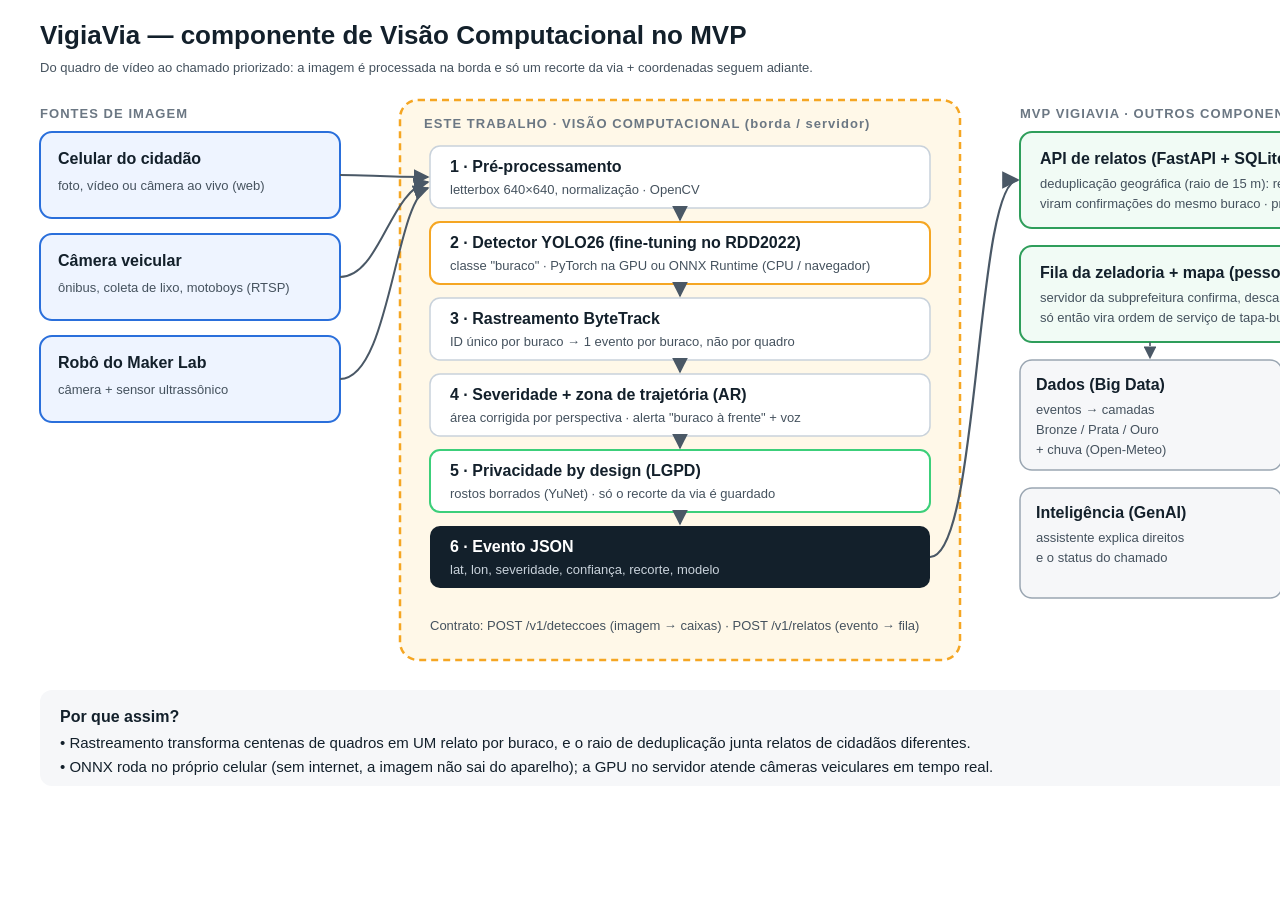
==== docs/img/arquitetura.html @ 4e0e94de "VigiaVia: componente de Visão Computacional (detecção de buracos com YOLO26) Dataset RDD2022 oficial" ====
<!doctype html>
<html lang="pt-BR"><head><meta charset="utf-8"><title>Arquitetura VigiaVia — Visão</title>
<style>
  html, body { margin: 0; background: #fff; font-family: "Segoe UI", Roboto, Arial, sans-serif; }
  svg { display: block; }
  .t { font-size: 15px; fill: #13202b; }
  .tb { font-size: 16px; font-weight: 700; fill: #13202b; }
  .tt { font-size: 13px; fill: #45525e; }
  .h { font-size: 13px; font-weight: 700; letter-spacing: .08em; fill: #6b7783; }
</style></head>
<body>
<svg width="1600" height="820" viewBox="0 0 1600 820" xmlns="http://www.w3.org/2000/svg">
  <defs>
    <marker id="seta" viewBox="0 0 10 10" refX="9" refY="5" markerWidth="8" markerHeight="8" orient="auto-start-reverse">
      <path d="M0,0 L10,5 L0,10 z" fill="#4a5866"/>
    </marker>
  </defs>
  <rect x="0" y="0" width="1600" height="820" fill="#ffffff"/>
  <text x="40" y="44" style="font-size:26px;font-weight:800;fill:#13202b">VigiaVia — componente de Visão Computacional no MVP</text>
  <text x="40" y="72" class="tt">Do quadro de vídeo ao chamado priorizado: a imagem é processada na borda e só um recorte da via + coordenadas seguem adiante.</text>

  <!-- coluna 1: fontes -->
  <text x="40" y="118" class="h">FONTES DE IMAGEM</text>
  <g>
    <rect x="40" y="132" width="300" height="86" rx="12" fill="#eef4ff" stroke="#2a6fdb" stroke-width="2"/>
    <text x="58" y="164" class="tb">Celular do cidadão</text>
    <text x="58" y="190" class="tt">foto, vídeo ou câmera ao vivo (web)</text>
    <rect x="40" y="234" width="300" height="86" rx="12" fill="#eef4ff" stroke="#2a6fdb" stroke-width="2"/>
    <text x="58" y="266" class="tb">Câmera veicular</text>
    <text x="58" y="292" class="tt">ônibus, coleta de lixo, motoboys (RTSP)</text>
    <rect x="40" y="336" width="300" height="86" rx="12" fill="#eef4ff" stroke="#2a6fdb" stroke-width="2"/>
    <text x="58" y="368" class="tb">Robô do Maker Lab</text>
    <text x="58" y="394" class="tt">câmera + sensor ultrassônico</text>
  </g>

  <!-- coluna 2: pipeline CV -->
  <rect x="400" y="100" width="560" height="560" rx="18" fill="#fff8e8" stroke="#f5a623" stroke-width="2.5" stroke-dasharray="7 5"/>
  <text x="424" y="128" class="h">ESTE TRABALHO · VISÃO COMPUTACIONAL (borda / servidor)</text>
  <g>
    <rect x="430" y="146" width="500" height="62" rx="10" fill="#fff" stroke="#c9d2db" stroke-width="1.5"/>
    <text x="450" y="172" class="tb">1 · Pré-processamento</text>
    <text x="450" y="194" class="tt">letterbox 640×640, normalização · OpenCV</text>
    <rect x="430" y="222" width="500" height="62" rx="10" fill="#fff" stroke="#f5a623" stroke-width="2"/>
    <text x="450" y="248" class="tb">2 · Detector YOLO26 (fine-tuning no RDD2022)</text>
    <text x="450" y="270" class="tt">classe "buraco" · PyTorch na GPU ou ONNX Runtime (CPU / navegador)</text>
    <rect x="430" y="298" width="500" height="62" rx="10" fill="#fff" stroke="#c9d2db" stroke-width="1.5"/>
    <text x="450" y="324" class="tb">3 · Rastreamento ByteTrack</text>
    <text x="450" y="346" class="tt">ID único por buraco → 1 evento por buraco, não por quadro</text>
    <rect x="430" y="374" width="500" height="62" rx="10" fill="#fff" stroke="#c9d2db" stroke-width="1.5"/>
    <text x="450" y="400" class="tb">4 · Severidade + zona de trajetória (AR)</text>
    <text x="450" y="422" class="tt">área corrigida por perspectiva · alerta "buraco à frente" + voz</text>
    <rect x="430" y="450" width="500" height="62" rx="10" fill="#fff" stroke="#3ccf7a" stroke-width="2"/>
    <text x="450" y="476" class="tb">5 · Privacidade by design (LGPD)</text>
    <text x="450" y="498" class="tt">rostos borrados (YuNet) · só o recorte da via é guardado</text>
    <rect x="430" y="526" width="500" height="62" rx="10" fill="#13202b"/>
    <text x="450" y="552" class="tb" style="fill:#fff">6 · Evento JSON</text>
    <text x="450" y="574" class="tt" style="fill:#c9d2db">lat, lon, severidade, confiança, recorte, modelo</text>
    <text x="430" y="630" class="tt">Contrato: POST /v1/deteccoes (imagem → caixas) · POST /v1/relatos (evento → fila)</text>
  </g>
  <path d="M340 175 C 370 175, 380 177, 428 177" stroke="#4a5866" stroke-width="2" fill="none" marker-end="url(#seta)"/>
  <path d="M340 277 C 380 277, 390 190, 428 182" stroke="#4a5866" stroke-width="2" fill="none" marker-end="url(#seta)"/>
  <path d="M340 379 C 390 379, 395 200, 428 188" stroke="#4a5866" stroke-width="2" fill="none" marker-end="url(#seta)"/>
  <path d="M680 208 V 220" stroke="#4a5866" stroke-width="2" marker-end="url(#seta)"/>
  <path d="M680 284 V 296" stroke="#4a5866" stroke-width="2" marker-end="url(#seta)"/>
  <path d="M680 360 V 372" stroke="#4a5866" stroke-width="2" marker-end="url(#seta)"/>
  <path d="M680 436 V 448" stroke="#4a5866" stroke-width="2" marker-end="url(#seta)"/>
  <path d="M680 512 V 524" stroke="#4a5866" stroke-width="2" marker-end="url(#seta)"/>

  <!-- coluna 3: MVP -->
  <text x="1020" y="118" class="h">MVP VIGIAVIA · OUTROS COMPONENTES</text>
  <g>
    <rect x="1020" y="132" width="540" height="96" rx="12" fill="#f1fbf5" stroke="#2f9e5b" stroke-width="2"/>
    <text x="1040" y="164" class="tb">API de relatos (FastAPI + SQLite)</text>
    <text x="1040" y="188" class="tt">deduplicação geográfica (raio de 15 m): relatos repetidos</text>
    <text x="1040" y="208" class="tt">viram confirmações do mesmo buraco · prioridade calculada</text>
    <rect x="1020" y="246" width="540" height="96" rx="12" fill="#f1fbf5" stroke="#2f9e5b" stroke-width="2"/>
    <text x="1040" y="278" class="tb">Fila da zeladoria + mapa (pessoa no circuito)</text>
    <text x="1040" y="302" class="tt">servidor da subprefeitura confirma, descarta ou resolve;</text>
    <text x="1040" y="322" class="tt">só então vira ordem de serviço de tapa-buraco</text>
    <rect x="1020" y="360" width="262" height="110" rx="12" fill="#f6f7f9" stroke="#9aa6b2" stroke-width="1.5"/>
    <text x="1036" y="390" class="tb">Dados (Big Data)</text>
    <text x="1036" y="414" class="tt">eventos → camadas</text>
    <text x="1036" y="434" class="tt">Bronze / Prata / Ouro</text>
    <text x="1036" y="454" class="tt">+ chuva (Open-Meteo)</text>
    <rect x="1298" y="360" width="262" height="110" rx="12" fill="#f6f7f9" stroke="#9aa6b2" stroke-width="1.5"/>
    <text x="1314" y="390" class="tb">Automação (RPA)</text>
    <text x="1314" y="414" class="tt">abre/acompanha chamados</text>
    <text x="1314" y="434" class="tt">e avisa o cidadão</text>
    <rect x="1020" y="488" width="262" height="110" rx="12" fill="#f6f7f9" stroke="#9aa6b2" stroke-width="1.5"/>
    <text x="1036" y="518" class="tb">Inteligência (GenAI)</text>
    <text x="1036" y="542" class="tt">assistente explica direitos</text>
    <text x="1036" y="562" class="tt">e o status do chamado</text>
    <rect x="1298" y="488" width="262" height="110" rx="12" fill="#f6f7f9" stroke="#9aa6b2" stroke-width="1.5"/>
    <text x="1314" y="518" class="tb">Produção (DevSecOps)</text>
    <text x="1314" y="542" class="tt">container, CI/CD,</text>
    <text x="1314" y="562" class="tt">monitoramento</text>
  </g>
  <path d="M930 557 C 980 557, 975 180, 1018 180" stroke="#4a5866" stroke-width="2.2" fill="none" marker-end="url(#seta)"/>
  <path d="M1290 228 V 244" stroke="#4a5866" stroke-width="2" marker-end="url(#seta)"/>
  <path d="M1150 342 V 358" stroke="#4a5866" stroke-width="1.6" stroke-dasharray="4 4" marker-end="url(#seta)"/>
  <path d="M1430 342 V 358" stroke="#4a5866" stroke-width="1.6" stroke-dasharray="4 4" marker-end="url(#seta)"/>

  <!-- rodapé -->
  <rect x="40" y="690" width="1520" height="96" rx="12" fill="#f6f7f9"/>
  <text x="60" y="722" class="tb">Por que assim?</text>
  <text x="60" y="748" class="t">• Rastreamento transforma centenas de quadros em UM relato por buraco, e o raio de deduplicação junta relatos de cidadãos diferentes.</text>
  <text x="60" y="772" class="t">• ONNX roda no próprio celular (sem internet, a imagem não sai do aparelho); a GPU no servidor atende câmeras veiculares em tempo real.</text>
</svg>
</body></html>
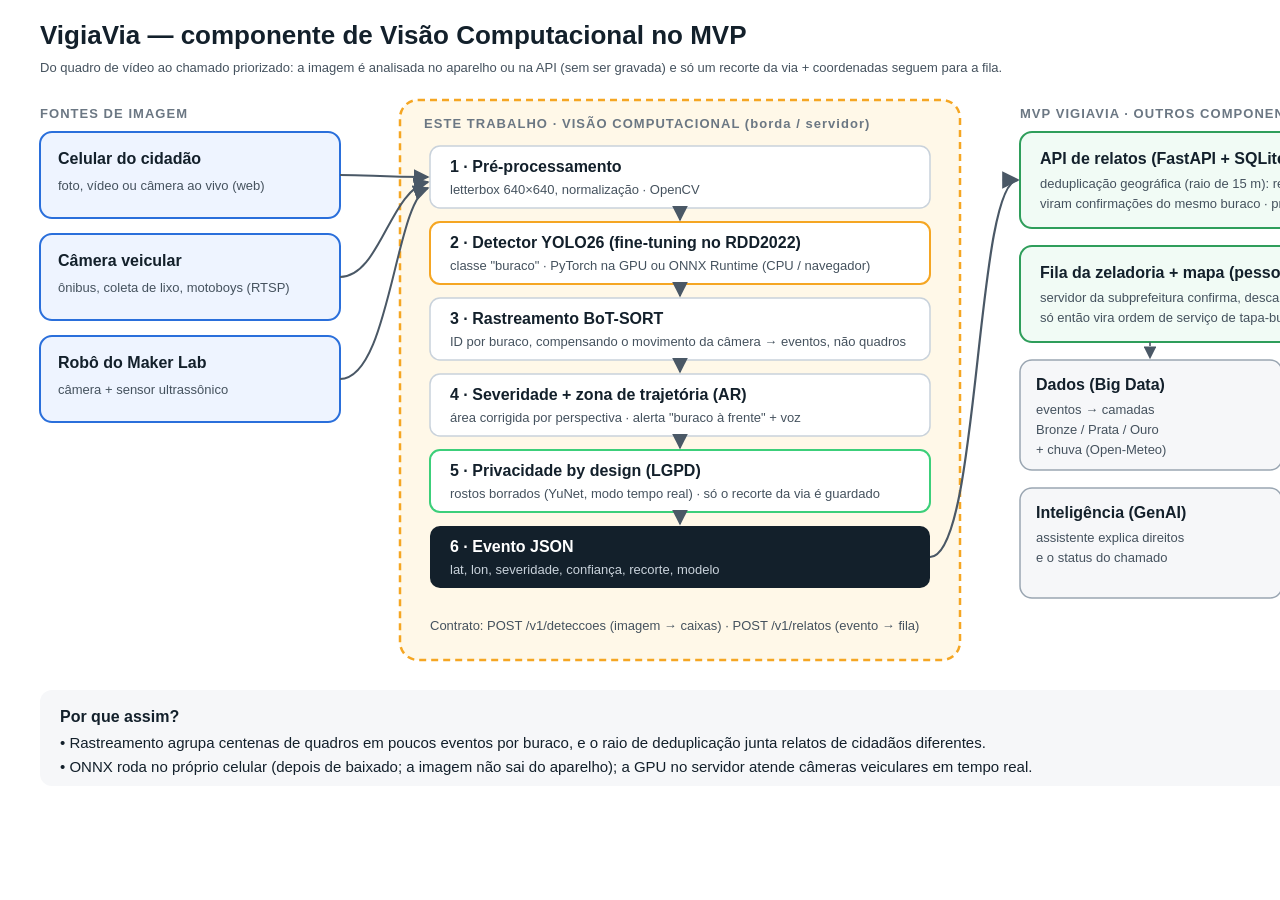
==== commit c4f6326e: "Revisão de 09/11: vazamento treino/teste medido, privacidade e rastreador corrigidos, ficha completa" ====
--- a/docs/img/arquitetura.html
+++ b/docs/img/arquitetura.html
@@ -17,7 +17,7 @@
   </defs>
   <rect x="0" y="0" width="1600" height="820" fill="#ffffff"/>
   <text x="40" y="44" style="font-size:26px;font-weight:800;fill:#13202b">VigiaVia — componente de Visão Computacional no MVP</text>
-  <text x="40" y="72" class="tt">Do quadro de vídeo ao chamado priorizado: a imagem é processada na borda e só um recorte da via + coordenadas seguem adiante.</text>
+  <text x="40" y="72" class="tt">Do quadro de vídeo ao chamado priorizado: a imagem é analisada no aparelho ou na API (sem ser gravada) e só um recorte da via + coordenadas seguem para a fila.</text>
 
   <!-- coluna 1: fontes -->
   <text x="40" y="118" class="h">FONTES DE IMAGEM</text>
@@ -44,14 +44,14 @@
     <text x="450" y="248" class="tb">2 · Detector YOLO26 (fine-tuning no RDD2022)</text>
     <text x="450" y="270" class="tt">classe "buraco" · PyTorch na GPU ou ONNX Runtime (CPU / navegador)</text>
     <rect x="430" y="298" width="500" height="62" rx="10" fill="#fff" stroke="#c9d2db" stroke-width="1.5"/>
-    <text x="450" y="324" class="tb">3 · Rastreamento ByteTrack</text>
-    <text x="450" y="346" class="tt">ID único por buraco → 1 evento por buraco, não por quadro</text>
+    <text x="450" y="324" class="tb">3 · Rastreamento BoT-SORT</text>
+    <text x="450" y="346" class="tt">ID por buraco, compensando o movimento da câmera → eventos, não quadros</text>
     <rect x="430" y="374" width="500" height="62" rx="10" fill="#fff" stroke="#c9d2db" stroke-width="1.5"/>
     <text x="450" y="400" class="tb">4 · Severidade + zona de trajetória (AR)</text>
     <text x="450" y="422" class="tt">área corrigida por perspectiva · alerta "buraco à frente" + voz</text>
     <rect x="430" y="450" width="500" height="62" rx="10" fill="#fff" stroke="#3ccf7a" stroke-width="2"/>
     <text x="450" y="476" class="tb">5 · Privacidade by design (LGPD)</text>
-    <text x="450" y="498" class="tt">rostos borrados (YuNet) · só o recorte da via é guardado</text>
+    <text x="450" y="498" class="tt">rostos borrados (YuNet, modo tempo real) · só o recorte da via é guardado</text>
     <rect x="430" y="526" width="500" height="62" rx="10" fill="#13202b"/>
     <text x="450" y="552" class="tb" style="fill:#fff">6 · Evento JSON</text>
     <text x="450" y="574" class="tt" style="fill:#c9d2db">lat, lon, severidade, confiança, recorte, modelo</text>
@@ -103,7 +103,7 @@
   <!-- rodapé -->
   <rect x="40" y="690" width="1520" height="96" rx="12" fill="#f6f7f9"/>
   <text x="60" y="722" class="tb">Por que assim?</text>
-  <text x="60" y="748" class="t">• Rastreamento transforma centenas de quadros em UM relato por buraco, e o raio de deduplicação junta relatos de cidadãos diferentes.</text>
-  <text x="60" y="772" class="t">• ONNX roda no próprio celular (sem internet, a imagem não sai do aparelho); a GPU no servidor atende câmeras veiculares em tempo real.</text>
+  <text x="60" y="748" class="t">• Rastreamento agrupa centenas de quadros em poucos eventos por buraco, e o raio de deduplicação junta relatos de cidadãos diferentes.</text>
+  <text x="60" y="772" class="t">• ONNX roda no próprio celular (depois de baixado; a imagem não sai do aparelho); a GPU no servidor atende câmeras veiculares em tempo real.</text>
 </svg>
 </body></html>
